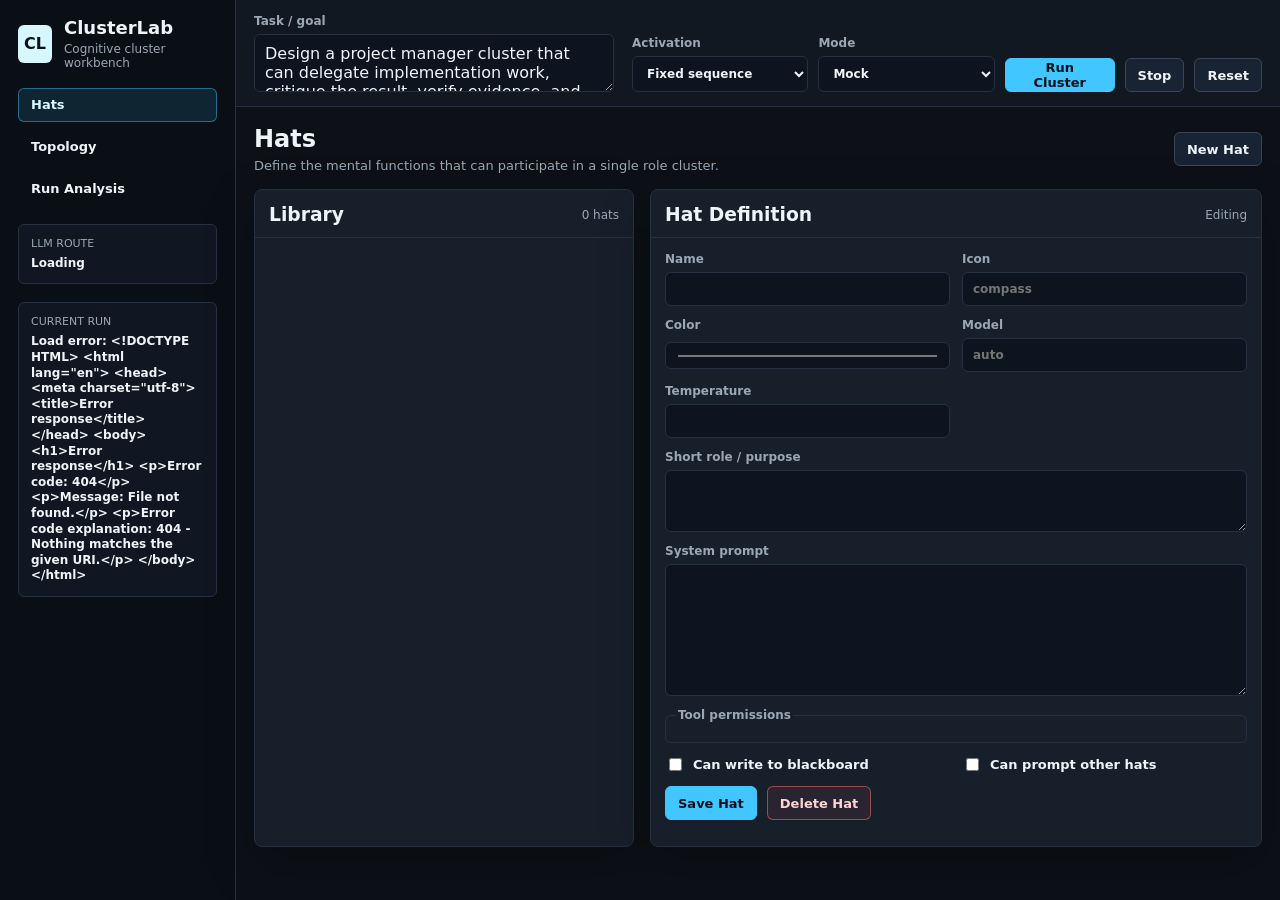
==== static/index.html @ 00225841 "Initial commit" ====
<!doctype html>
<html lang="en">
<head>
  <meta charset="utf-8">
  <meta name="viewport" content="width=device-width, initial-scale=1">
  <title>ClusterLab</title>
  <link rel="stylesheet" href="/static/styles.css">
</head>
<body>
  <div class="shell">
    <aside class="sidebar">
      <div class="brand">
        <div class="brand-mark">CL</div>
        <div>
          <h1>ClusterLab</h1>
          <p>Cognitive cluster workbench</p>
        </div>
      </div>
      <nav class="nav">
        <button class="nav-btn active" data-view="hats">Hats</button>
        <button class="nav-btn" data-view="topology">Topology</button>
        <button class="nav-btn" data-view="analysis">Run Analysis</button>
      </nav>
      <div class="sidebar-status">
        <span>LLM route</span>
        <strong id="llmRoute">Loading</strong>
      </div>
      <div class="sidebar-status">
        <span>Current run</span>
        <strong id="runStatus">No run yet</strong>
      </div>
    </aside>

    <main class="main">
      <header class="topbar">
        <div class="task-field">
          <label for="taskInput">Task / goal</label>
          <textarea id="taskInput" rows="2">Design a project manager cluster that can delegate implementation work, critique the result, verify evidence, and save memory candidates.</textarea>
        </div>
        <div class="run-controls">
          <label>
            Activation
            <select id="policySelect">
              <option value="fixed_sequence">Fixed sequence</option>
              <option value="supervisor_chooses">Supervisor chooses next speaker</option>
              <option value="critic_verifier_gate">Critic/verifier gate before final answer</option>
            </select>
          </label>
          <label>
            Mode
            <select id="modeSelect">
              <option value="mock">Mock</option>
              <option value="live">Live FreeRouter</option>
            </select>
          </label>
          <button id="runBtn" class="primary">Run Cluster</button>
          <button id="stopBtn">Stop</button>
          <button id="resetRunBtn">Reset</button>
        </div>
      </header>

      <section id="view-hats" class="view active">
        <div class="view-head">
          <div>
            <h2>Hats</h2>
            <p>Define the mental functions that can participate in a single role cluster.</p>
          </div>
          <button id="newHatBtn">New Hat</button>
        </div>
        <div class="hats-grid">
          <section class="panel">
            <div class="panel-head">
              <h3>Library</h3>
              <span id="hatCount">0 hats</span>
            </div>
            <div id="hatList" class="hat-list"></div>
          </section>
          <section class="panel inspector-panel">
            <div class="panel-head">
              <h3>Hat Definition</h3>
              <span id="hatFormMode">Editing</span>
            </div>
            <form id="hatForm" class="form-grid">
              <input type="hidden" id="hatId">
              <label>Name <input id="hatName" required></label>
              <label>Icon <input id="hatIcon" placeholder="compass"></label>
              <label>Color <input id="hatColor" type="color"></label>
              <label>Model <input id="hatModel" placeholder="auto"></label>
              <label>Temperature <input id="hatTemp" type="number" min="0" max="2" step="0.05"></label>
              <label class="wide">Short role / purpose <textarea id="hatRole" rows="3"></textarea></label>
              <label class="wide">System prompt <textarea id="hatSystem" rows="8"></textarea></label>
              <fieldset class="wide">
                <legend>Tool permissions</legend>
                <div id="toolChecks" class="checks"></div>
              </fieldset>
              <label class="toggle"><input id="hatCanWrite" type="checkbox"> Can write to blackboard</label>
              <label class="toggle"><input id="hatCanPrompt" type="checkbox"> Can prompt other hats</label>
              <div class="form-actions wide">
                <button type="submit" class="primary">Save Hat</button>
                <button type="button" id="deleteHatBtn" class="danger">Delete Hat</button>
              </div>
            </form>
          </section>
        </div>
      </section>

      <section id="view-topology" class="view">
        <div class="topology-layout">
          <section class="panel topology-controls">
            <div class="panel-head">
              <h3>Topology Preset</h3>
              <span id="topologySavedState">Loaded</span>
            </div>
            <label>Load preset <select id="topologySelect"></select></label>
            <label>Name <input id="topologyName"></label>
            <label>Activation policy <select id="topologyPolicy">
              <option value="fixed_sequence">Fixed sequence</option>
              <option value="supervisor_chooses">Supervisor chooses next speaker</option>
              <option value="critic_verifier_gate">Critic/verifier gate before final answer</option>
            </select></label>
            <div class="button-row">
              <button id="saveTopologyBtn" class="primary">Save</button>
              <button id="newTopologyBtn">New Preset</button>
            </div>
            <div class="divider"></div>
            <label>Add hat <select id="addHatSelect"></select></label>
            <button id="addNodeBtn">Add To Canvas</button>
            <button id="removeNodeBtn" class="danger">Remove Selected</button>
            <div class="divider"></div>
            <label>From <select id="edgeSource"></select></label>
            <label>To <select id="edgeTarget"></select></label>
            <button id="addEdgeBtn">Connect</button>
            <div id="edgeList" class="edge-list"></div>
          </section>

          <section class="panel canvas-panel">
            <div class="canvas-head">
              <div>
                <h3>Cluster Canvas</h3>
                <p>Drag hats to change layout. Directed edges define allowed influence or prompt paths.</p>
              </div>
              <span id="selectedNodeLabel">No node selected</span>
            </div>
            <svg id="graphSvg" viewBox="0 0 900 650" role="img" aria-label="Cluster topology graph">
              <defs>
                <marker id="arrow" viewBox="0 0 10 10" refX="8" refY="5" markerWidth="6" markerHeight="6" orient="auto-start-reverse">
                  <path d="M 0 0 L 10 5 L 0 10 z"></path>
                </marker>
              </defs>
            </svg>
          </section>
        </div>
      </section>

      <section id="view-analysis" class="view">
        <div class="analysis-layout">
          <section class="panel trace-panel">
            <div class="panel-head">
              <h3>Chronological Turn Trace</h3>
              <span id="eventCount">0 events</span>
            </div>
            <div id="traceList" class="trace-list"></div>
          </section>
          <section class="panel detail-panel">
            <div class="panel-head">
              <h3>Run Detail</h3>
              <span id="detailStatus">Idle</span>
            </div>
            <div id="runSummary" class="run-summary"></div>
            <div class="detail-section">
              <h4>Selected Event</h4>
              <pre id="eventDetail">Run the cluster to inspect prompts, outputs, blackboard changes, decisions, objections, and checks.</pre>
            </div>
            <div class="detail-section">
              <h4>Final Result</h4>
              <pre id="finalResult">No result yet.</pre>
            </div>
          </section>
        </div>
      </section>
    </main>
  </div>
  <script src="/static/app.js"></script>
</body>
</html>
---- static/styles.css ----
:root {
  --bg: #0d1117;
  --bg-soft: #121822;
  --panel: #171f2b;
  --panel-2: #111722;
  --line: #273142;
  --line-strong: #3a4658;
  --text: #eef4f8;
  --muted: #9aa8b5;
  --faint: #6f7b88;
  --accent: #42c6ff;
  --green: #2bd9a3;
  --amber: #ffd166;
  --red: #ff6b6b;
  --shadow: 0 18px 50px rgba(0, 0, 0, 0.28);
  font-family: Inter, ui-sans-serif, system-ui, -apple-system, BlinkMacSystemFont, "Segoe UI", sans-serif;
}

* {
  box-sizing: border-box;
}

html,
body {
  height: 100%;
}

body {
  margin: 0;
  background: var(--bg);
  color: var(--text);
}

button,
input,
select,
textarea {
  font: inherit;
}

button {
  border: 1px solid var(--line-strong);
  background: #182333;
  color: var(--text);
  min-height: 34px;
  border-radius: 6px;
  padding: 0 12px;
  cursor: pointer;
  font-size: 13px;
  font-weight: 650;
}

button:hover {
  border-color: #5b6a7f;
  background: #1d2a3c;
}

button.primary {
  background: var(--accent);
  border-color: var(--accent);
  color: #06111a;
}

button.danger {
  border-color: rgba(255, 107, 107, 0.55);
  color: #ffd4d4;
  background: rgba(255, 107, 107, 0.08);
}

input,
select,
textarea {
  width: 100%;
  color: var(--text);
  background: #0d141f;
  border: 1px solid var(--line);
  border-radius: 6px;
  padding: 9px 10px;
  outline: none;
}

textarea {
  resize: vertical;
}

label {
  display: grid;
  gap: 6px;
  color: var(--muted);
  font-size: 12px;
  font-weight: 700;
}

pre {
  white-space: pre-wrap;
  word-break: break-word;
  margin: 0;
}

.shell {
  min-height: 100vh;
  display: grid;
  grid-template-columns: 236px minmax(0, 1fr);
}

.sidebar {
  border-right: 1px solid var(--line);
  background: #0a0f16;
  padding: 18px;
  display: flex;
  flex-direction: column;
  gap: 18px;
}

.brand {
  display: flex;
  align-items: center;
  gap: 12px;
}

.brand-mark {
  width: 38px;
  height: 38px;
  display: grid;
  place-items: center;
  border-radius: 6px;
  background: #d7f7ff;
  color: #06111a;
  font-weight: 900;
  letter-spacing: 0;
}

.brand h1 {
  margin: 0;
  font-size: 18px;
  line-height: 1.1;
}

.brand p {
  margin: 4px 0 0;
  color: var(--muted);
  font-size: 12px;
}

.nav {
  display: grid;
  gap: 8px;
}

.nav-btn {
  text-align: left;
  background: transparent;
  border-color: transparent;
}

.nav-btn.active {
  border-color: rgba(66, 198, 255, 0.45);
  background: rgba(66, 198, 255, 0.12);
  color: #d9f7ff;
}

.sidebar-status {
  display: grid;
  gap: 6px;
  border: 1px solid var(--line);
  border-radius: 6px;
  padding: 12px;
  background: #101722;
}

.sidebar-status span {
  color: var(--muted);
  font-size: 11px;
  text-transform: uppercase;
}

.sidebar-status strong {
  color: var(--text);
  font-size: 12px;
  line-height: 1.3;
}

.main {
  min-width: 0;
  display: grid;
  grid-template-rows: auto minmax(0, 1fr);
}

.topbar {
  border-bottom: 1px solid var(--line);
  background: rgba(18, 24, 34, 0.96);
  display: grid;
  grid-template-columns: minmax(360px, 1fr) auto;
  gap: 18px;
  padding: 14px 18px;
}

.task-field {
  display: grid;
  gap: 6px;
}

.task-field label {
  color: var(--muted);
}

.task-field textarea {
  min-height: 54px;
}

.run-controls {
  display: flex;
  align-items: end;
  gap: 10px;
}

.run-controls label {
  width: 180px;
}

.view {
  display: none;
  min-height: 0;
  padding: 18px;
}

.view.active {
  display: block;
}

.view-head,
.panel-head,
.canvas-head {
  display: flex;
  align-items: center;
  justify-content: space-between;
  gap: 12px;
}

.view-head {
  margin-bottom: 16px;
}

.view-head h2,
.panel h3 {
  margin: 0;
}

.view-head p,
.canvas-head p {
  margin: 5px 0 0;
  color: var(--muted);
  font-size: 13px;
}

.panel {
  background: var(--panel);
  border: 1px solid var(--line);
  border-radius: 8px;
  box-shadow: var(--shadow);
  min-width: 0;
}

.panel-head {
  padding: 14px 14px 12px;
  border-bottom: 1px solid var(--line);
}

.panel-head span,
.canvas-head span {
  color: var(--muted);
  font-size: 12px;
}

.hats-grid {
  display: grid;
  grid-template-columns: 380px minmax(0, 1fr);
  gap: 16px;
}

.hat-list {
  display: grid;
  gap: 8px;
  padding: 12px;
  max-height: calc(100vh - 220px);
  overflow: auto;
}

.hat-row {
  display: grid;
  grid-template-columns: 10px minmax(0, 1fr);
  gap: 10px;
  align-items: stretch;
  border: 1px solid var(--line);
  background: var(--panel-2);
  border-radius: 6px;
  padding: 0;
  overflow: hidden;
  cursor: pointer;
}

.hat-row.active {
  border-color: rgba(66, 198, 255, 0.7);
}

.hat-strip {
  background: var(--accent);
}

.hat-row-body {
  padding: 10px 10px 10px 0;
}

.hat-row strong {
  display: block;
  font-size: 14px;
}

.hat-row p {
  margin: 5px 0 0;
  color: var(--muted);
  font-size: 12px;
  line-height: 1.35;
}

.inspector-panel {
  padding-bottom: 12px;
}

.form-grid {
  padding: 14px;
  display: grid;
  grid-template-columns: repeat(2, minmax(0, 1fr));
  gap: 12px;
}

.form-grid .wide {
  grid-column: 1 / -1;
}

.form-actions {
  display: flex;
  gap: 10px;
}

fieldset {
  border: 1px solid var(--line);
  border-radius: 6px;
  margin: 0;
  padding: 10px;
}

legend {
  color: var(--muted);
  font-size: 12px;
  font-weight: 800;
}

.checks {
  display: grid;
  grid-template-columns: repeat(auto-fit, minmax(160px, 1fr));
  gap: 8px;
}

.checks label,
.toggle {
  display: flex;
  align-items: center;
  gap: 8px;
  color: var(--text);
  font-size: 13px;
}

.checks input,
.toggle input {
  width: auto;
}

.topology-layout {
  display: grid;
  grid-template-columns: 300px minmax(0, 1fr);
  gap: 16px;
  min-height: calc(100vh - 126px);
}

.topology-controls {
  padding: 0 14px 14px;
  display: grid;
  align-content: start;
  gap: 12px;
}

.topology-controls .panel-head {
  margin: 0 -14px;
}

.button-row {
  display: grid;
  grid-template-columns: 1fr 1fr;
  gap: 8px;
}

.divider {
  height: 1px;
  background: var(--line);
  margin: 4px 0;
}

.edge-list {
  display: grid;
  gap: 6px;
  max-height: 170px;
  overflow: auto;
}

.edge-item {
  display: grid;
  grid-template-columns: minmax(0, 1fr) auto;
  align-items: center;
  gap: 8px;
  border: 1px solid var(--line);
  border-radius: 6px;
  padding: 7px;
  color: var(--muted);
  font-size: 12px;
}

.edge-item button {
  min-height: 26px;
  padding: 0 8px;
}

.canvas-panel {
  overflow: hidden;
  display: grid;
  grid-template-rows: auto minmax(0, 1fr);
}

.canvas-head {
  padding: 14px;
  border-bottom: 1px solid var(--line);
}

#graphSvg {
  width: 100%;
  height: 100%;
  min-height: 620px;
  background:
    linear-gradient(#18202d 1px, transparent 1px),
    linear-gradient(90deg, #18202d 1px, transparent 1px),
    #0f151e;
  background-size: 28px 28px;
}

#arrow path {
  fill: #6f7b88;
}

.graph-edge {
  stroke: #6f7b88;
  stroke-width: 1.5;
  marker-end: url(#arrow);
}

.graph-node {
  cursor: grab;
}

.graph-node.selected rect {
  stroke: var(--accent);
  stroke-width: 2;
}

.graph-node rect {
  fill: #161f2c;
  stroke: #314052;
  rx: 7;
}

.graph-node text {
  fill: var(--text);
  font-size: 13px;
  font-weight: 760;
  pointer-events: none;
}

.graph-node .role {
  fill: var(--muted);
  font-size: 10px;
  font-weight: 600;
}

.analysis-layout {
  display: grid;
  grid-template-columns: minmax(420px, 0.95fr) minmax(420px, 1.05fr);
  gap: 16px;
  min-height: calc(100vh - 126px);
}

.trace-panel,
.detail-panel {
  min-height: 0;
  display: grid;
  grid-template-rows: auto minmax(0, 1fr);
}

.trace-list {
  overflow: auto;
  padding: 12px;
  display: grid;
  gap: 10px;
}

.trace-event {
  border: 1px solid var(--line);
  background: var(--panel-2);
  border-radius: 6px;
  padding: 10px;
  cursor: pointer;
}

.trace-event.active {
  border-color: rgba(66, 198, 255, 0.7);
}

.trace-event-head {
  display: flex;
  justify-content: space-between;
  gap: 10px;
}

.trace-event strong {
  font-size: 13px;
}

.trace-event span {
  color: var(--muted);
  font-size: 12px;
}

.trace-event p {
  margin: 8px 0 0;
  color: var(--muted);
  font-size: 12px;
  line-height: 1.45;
}

.detail-panel {
  overflow: auto;
}

.run-summary,
.detail-section {
  padding: 14px;
  border-bottom: 1px solid var(--line);
}

.run-summary {
  display: grid;
  grid-template-columns: repeat(3, 1fr);
  gap: 10px;
}

.metric {
  border: 1px solid var(--line);
  border-radius: 6px;
  padding: 10px;
  background: var(--panel-2);
}

.metric span {
  display: block;
  color: var(--muted);
  font-size: 11px;
  text-transform: uppercase;
}

.metric strong {
  display: block;
  margin-top: 6px;
  font-size: 14px;
}

.detail-section h4 {
  margin: 0 0 10px;
}

.detail-section pre {
  background: #0b111a;
  border: 1px solid var(--line);
  border-radius: 6px;
  padding: 12px;
  color: #d9e7ef;
  font-size: 12px;
  line-height: 1.55;
  max-height: 420px;
  overflow: auto;
}

@media (max-width: 980px) {
  .shell {
    grid-template-columns: 1fr;
  }

  .sidebar {
    position: sticky;
    top: 0;
    z-index: 5;
    flex-direction: row;
    align-items: center;
    overflow-x: auto;
  }

  .nav {
    display: flex;
  }

  .topbar,
  .hats-grid,
  .topology-layout,
  .analysis-layout {
    grid-template-columns: 1fr;
  }

  .run-controls {
    flex-wrap: wrap;
  }
}
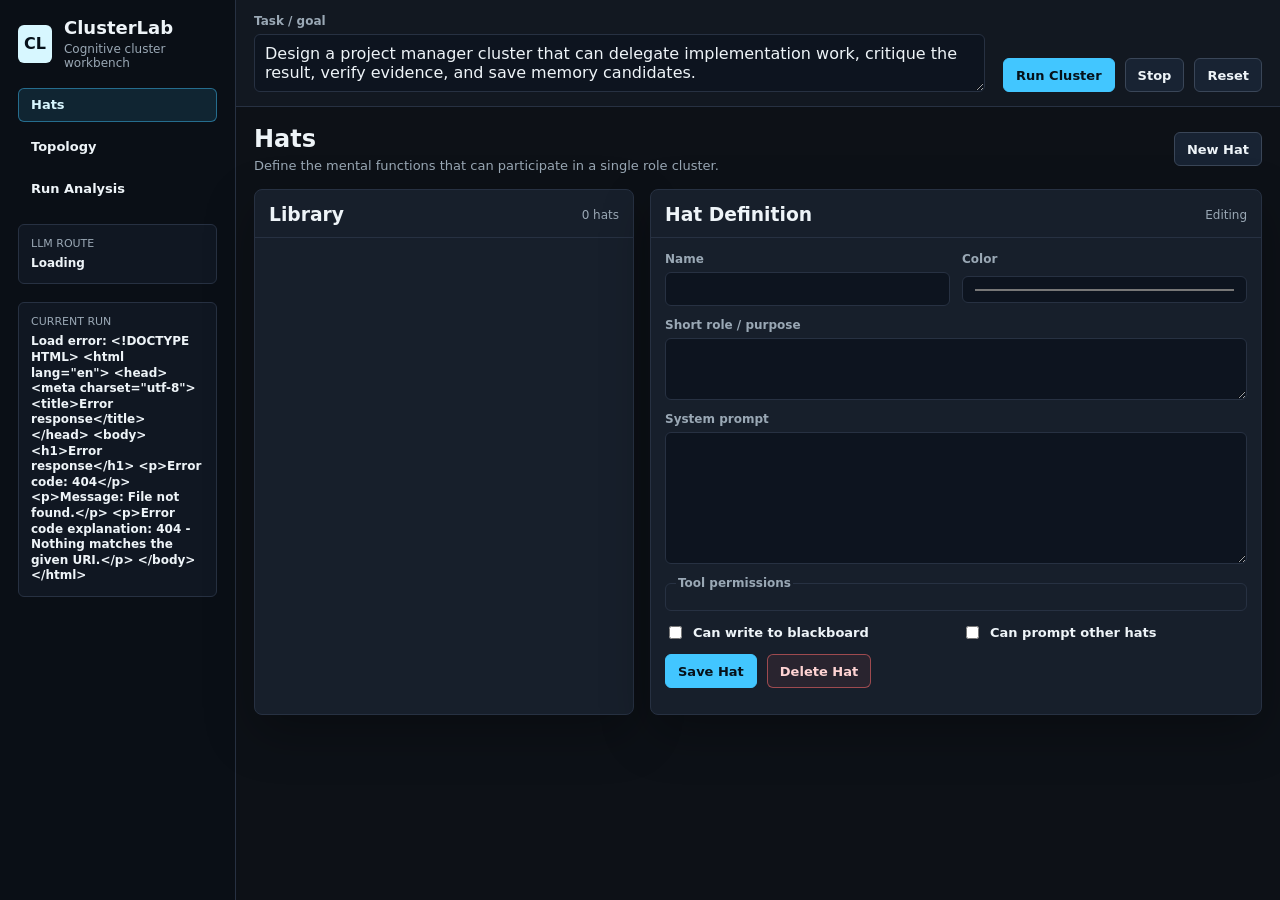
==== commit d610e0ec: "Simplify live cluster workflow" ====
--- a/static/index.html
+++ b/static/index.html
@@ -4,7 +4,7 @@
   <meta charset="utf-8">
   <meta name="viewport" content="width=device-width, initial-scale=1">
   <title>ClusterLab</title>
-  <link rel="stylesheet" href="/static/styles.css">
+  <link rel="stylesheet" href="/static/styles.css?v=20260602-node-dialog-style">
 </head>
 <body>
   <div class="shell">
@@ -38,21 +38,6 @@
           <textarea id="taskInput" rows="2">Design a project manager cluster that can delegate implementation work, critique the result, verify evidence, and save memory candidates.</textarea>
         </div>
         <div class="run-controls">
-          <label>
-            Activation
-            <select id="policySelect">
-              <option value="fixed_sequence">Fixed sequence</option>
-              <option value="supervisor_chooses">Supervisor chooses next speaker</option>
-              <option value="critic_verifier_gate">Critic/verifier gate before final answer</option>
-            </select>
-          </label>
-          <label>
-            Mode
-            <select id="modeSelect">
-              <option value="mock">Mock</option>
-              <option value="live">Live FreeRouter</option>
-            </select>
-          </label>
           <button id="runBtn" class="primary">Run Cluster</button>
           <button id="stopBtn">Stop</button>
           <button id="resetRunBtn">Reset</button>
@@ -80,13 +65,10 @@
               <h3>Hat Definition</h3>
               <span id="hatFormMode">Editing</span>
             </div>
-            <form id="hatForm" class="form-grid">
-              <input type="hidden" id="hatId">
+              <form id="hatForm" class="form-grid">
+                <input type="hidden" id="hatId">
               <label>Name <input id="hatName" required></label>
-              <label>Icon <input id="hatIcon" placeholder="compass"></label>
               <label>Color <input id="hatColor" type="color"></label>
-              <label>Model <input id="hatModel" placeholder="auto"></label>
-              <label>Temperature <input id="hatTemp" type="number" min="0" max="2" step="0.05"></label>
               <label class="wide">Short role / purpose <textarea id="hatRole" rows="3"></textarea></label>
               <label class="wide">System prompt <textarea id="hatSystem" rows="8"></textarea></label>
               <fieldset class="wide">
@@ -113,11 +95,6 @@
             </div>
             <label>Load preset <select id="topologySelect"></select></label>
             <label>Name <input id="topologyName"></label>
-            <label>Activation policy <select id="topologyPolicy">
-              <option value="fixed_sequence">Fixed sequence</option>
-              <option value="supervisor_chooses">Supervisor chooses next speaker</option>
-              <option value="critic_verifier_gate">Critic/verifier gate before final answer</option>
-            </select></label>
             <div class="button-row">
               <button id="saveTopologyBtn" class="primary">Save</button>
               <button id="newTopologyBtn">New Preset</button>
@@ -139,7 +116,10 @@
                 <h3>Cluster Canvas</h3>
                 <p>Drag hats to change layout. Directed edges define allowed influence or prompt paths.</p>
               </div>
-              <span id="selectedNodeLabel">No node selected</span>
+              <div class="selected-node-actions">
+                <span id="selectedNodeLabel">No node selected</span>
+                <button id="openNodeDetailBtn" type="button" disabled>Open Details</button>
+              </div>
             </div>
             <svg id="graphSvg" viewBox="0 0 900 650" role="img" aria-label="Cluster topology graph">
               <defs>
@@ -180,6 +160,34 @@
       </section>
     </main>
   </div>
-  <script src="/static/app.js"></script>
+  <dialog id="nodeDetailDialog" class="node-dialog" aria-labelledby="nodeDetailTitle">
+    <div class="modal-head">
+      <div>
+        <h3 id="nodeDetailTitle">Node Detail</h3>
+        <p id="nodeDetailMeta">No node selected</p>
+      </div>
+      <button id="closeNodeDetailBtn" type="button">Close</button>
+    </div>
+    <form id="nodeDetailForm" class="form-grid">
+      <input type="hidden" id="nodeDetailHatId">
+      <label>Name <input id="nodeDetailName" required></label>
+      <label>Color <input id="nodeDetailColor" type="color"></label>
+      <label>X <input id="nodeDetailX" type="number" min="20" max="760" step="1"></label>
+      <label>Y <input id="nodeDetailY" type="number" min="20" max="580" step="1"></label>
+      <label class="wide">Short role / purpose <textarea id="nodeDetailRole" rows="3"></textarea></label>
+      <label class="wide">System prompt <textarea id="nodeDetailSystem" rows="8"></textarea></label>
+      <fieldset class="wide">
+        <legend>Tool permissions</legend>
+        <div id="nodeDetailTools" class="checks"></div>
+      </fieldset>
+      <label class="toggle"><input id="nodeDetailCanWrite" type="checkbox"> Can write to blackboard</label>
+      <label class="toggle"><input id="nodeDetailCanPrompt" type="checkbox"> Can prompt other hats</label>
+      <div class="form-actions wide">
+        <button type="submit" class="primary">Save Details</button>
+        <button type="button" id="cancelNodeDetailBtn">Cancel</button>
+      </div>
+    </form>
+  </dialog>
+  <script src="/static/app.js?v=20260602-node-dialog"></script>
 </body>
 </html>
--- a/static/styles.css
+++ b/static/styles.css
@@ -441,6 +441,21 @@
   border-bottom: 1px solid var(--line);
 }
 
+.selected-node-actions {
+  display: flex;
+  align-items: center;
+  gap: 10px;
+}
+
+.selected-node-actions button {
+  min-height: 30px;
+}
+
+button:disabled {
+  cursor: not-allowed;
+  opacity: 0.48;
+}
+
 #graphSvg {
   width: 100%;
   height: 100%;
@@ -597,6 +612,85 @@
   overflow: auto;
 }
 
+.node-dialog {
+  width: min(860px, calc(100vw - 48px));
+  max-height: calc(100vh - 48px);
+  overflow: auto;
+  padding: 0;
+  color: #eef4f8;
+  color-scheme: dark;
+  background: #121a26;
+  border: 1px solid #3a4658;
+  border-radius: 8px;
+  box-shadow: 0 28px 90px rgba(0, 0, 0, 0.58);
+}
+
+.node-dialog::backdrop {
+  background: rgba(4, 8, 13, 0.78);
+}
+
+.modal-head {
+  display: flex;
+  align-items: center;
+  justify-content: space-between;
+  gap: 12px;
+  padding: 16px;
+  border-bottom: 1px solid #273142;
+  background: #0e1520;
+}
+
+.modal-head h3 {
+  margin: 0;
+  font-size: 18px;
+  color: #eef4f8;
+}
+
+.modal-head p {
+  margin: 5px 0 0;
+  color: #9aa8b5;
+  font-size: 12px;
+}
+
+.node-dialog .form-grid {
+  background: #121a26;
+  padding: 16px;
+}
+
+.node-dialog label,
+.node-dialog legend {
+  color: #aebbc8;
+}
+
+.node-dialog input,
+.node-dialog textarea,
+.node-dialog select {
+  color: #eef4f8;
+  background: #0a111a;
+  border-color: #334154;
+}
+
+.node-dialog input:focus,
+.node-dialog textarea:focus,
+.node-dialog select:focus {
+  border-color: #42c6ff;
+  box-shadow: 0 0 0 3px rgba(66, 198, 255, 0.12);
+}
+
+.node-dialog fieldset {
+  background: #0f1722;
+  border-color: #334154;
+}
+
+.node-dialog .checks label,
+.node-dialog .toggle {
+  color: #eef4f8;
+}
+
+.node-dialog .form-actions {
+  border-top: 1px solid #273142;
+  padding-top: 14px;
+}
+
 @media (max-width: 980px) {
   .shell {
     grid-template-columns: 1fr;
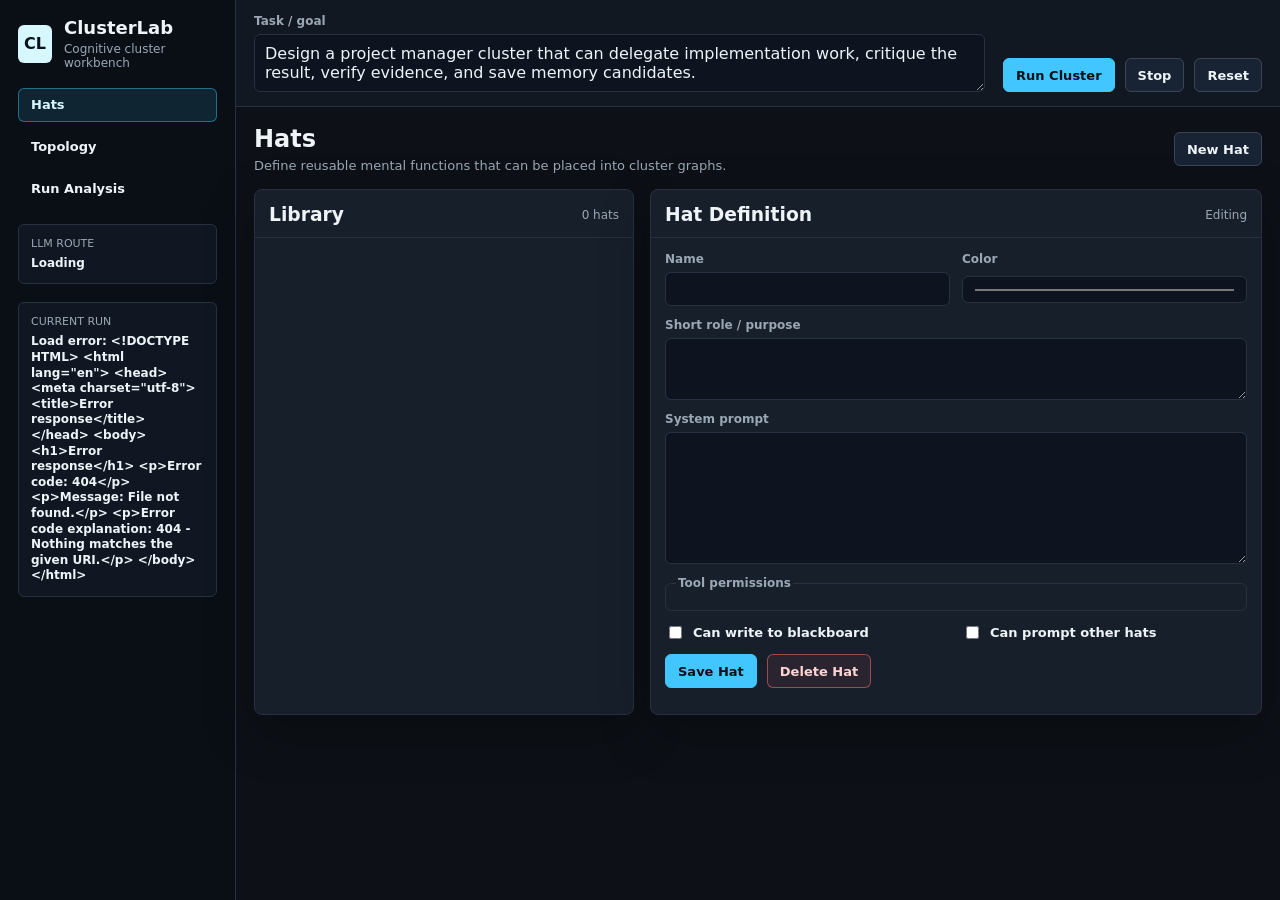
==== commit 4fb02725: "Implement typed cognitive cluster graph" ====
--- a/static/index.html
+++ b/static/index.html
@@ -4,7 +4,7 @@
   <meta charset="utf-8">
   <meta name="viewport" content="width=device-width, initial-scale=1">
   <title>ClusterLab</title>
-  <link rel="stylesheet" href="/static/styles.css?v=20260602-node-dialog-style">
+  <link rel="stylesheet" href="/static/styles.css?v=20260602-typed-graph">
 </head>
 <body>
   <div class="shell">
@@ -48,7 +48,7 @@
         <div class="view-head">
           <div>
             <h2>Hats</h2>
-            <p>Define the mental functions that can participate in a single role cluster.</p>
+            <p>Define reusable mental functions that can be placed into cluster graphs.</p>
           </div>
           <button id="newHatBtn">New Hat</button>
         </div>
@@ -65,8 +65,8 @@
               <h3>Hat Definition</h3>
               <span id="hatFormMode">Editing</span>
             </div>
-              <form id="hatForm" class="form-grid">
-                <input type="hidden" id="hatId">
+            <form id="hatForm" class="form-grid">
+              <input type="hidden" id="hatId">
               <label>Name <input id="hatName" required></label>
               <label>Color <input id="hatColor" type="color"></label>
               <label class="wide">Short role / purpose <textarea id="hatRole" rows="3"></textarea></label>
@@ -100,21 +100,30 @@
               <button id="newTopologyBtn">New Preset</button>
             </div>
             <div class="divider"></div>
-            <label>Add hat <select id="addHatSelect"></select></label>
-            <button id="addNodeBtn">Add To Canvas</button>
+            <label>New edge type <select id="newEdgeType"></select></label>
+            <div class="divider"></div>
+            <div class="palette-section">
+              <h4>Node Palette</h4>
+              <div id="nodePalette" class="node-palette"></div>
+            </div>
             <button id="removeNodeBtn" class="danger">Remove Selected</button>
             <div class="divider"></div>
-            <label>From <select id="edgeSource"></select></label>
-            <label>To <select id="edgeTarget"></select></label>
-            <button id="addEdgeBtn">Connect</button>
-            <div id="edgeList" class="edge-list"></div>
+            <div class="selection-section">
+              <h4>Selection</h4>
+              <div id="selectionInspector" class="selection-inspector"></div>
+            </div>
+            <div class="divider"></div>
+            <div class="validation-section">
+              <h4>Validation</h4>
+              <div id="validationList" class="validation-list"></div>
+            </div>
           </section>
 
           <section class="panel canvas-panel">
             <div class="canvas-head">
               <div>
                 <h3>Cluster Canvas</h3>
-                <p>Drag hats to change layout. Directed edges define allowed influence or prompt paths.</p>
+                <p>Drag nodes onto the graph. Typed edges define context, delegation, review, state, escalation, and approval flow.</p>
               </div>
               <div class="selected-node-actions">
                 <span id="selectedNodeLabel">No node selected</span>
@@ -170,12 +179,21 @@
     </div>
     <form id="nodeDetailForm" class="form-grid">
       <input type="hidden" id="nodeDetailHatId">
+      <input type="hidden" id="nodeDetailNodeId">
       <label>Name <input id="nodeDetailName" required></label>
+      <label>Type <select id="nodeDetailType"></select></label>
       <label>Color <input id="nodeDetailColor" type="color"></label>
       <label>X <input id="nodeDetailX" type="number" min="20" max="760" step="1"></label>
       <label>Y <input id="nodeDetailY" type="number" min="20" max="580" step="1"></label>
       <label class="wide">Short role / purpose <textarea id="nodeDetailRole" rows="3"></textarea></label>
-      <label class="wide">System prompt <textarea id="nodeDetailSystem" rows="8"></textarea></label>
+      <label class="wide">System prompt / node instruction <textarea id="nodeDetailSystem" rows="6"></textarea></label>
+      <label class="wide">Output contract <textarea id="nodeDetailOutputContract" rows="3"></textarea></label>
+      <label>Visibility <select id="nodeDetailVisibility"></select></label>
+      <label>Store key <input id="nodeDetailStoreKey"></label>
+      <fieldset class="wide">
+        <legend>Authority</legend>
+        <div id="nodeDetailAuthority" class="checks"></div>
+      </fieldset>
       <fieldset class="wide">
         <legend>Tool permissions</legend>
         <div id="nodeDetailTools" class="checks"></div>
@@ -188,6 +206,6 @@
       </div>
     </form>
   </dialog>
-  <script src="/static/app.js?v=20260602-node-dialog"></script>
+  <script src="/static/app.js?v=20260602-typed-graph"></script>
 </body>
 </html>
--- a/static/styles.css
+++ b/static/styles.css
@@ -406,28 +406,131 @@
   margin: 4px 0;
 }
 
-.edge-list {
-  display: grid;
-  gap: 6px;
-  max-height: 170px;
+.palette-section {
+  display: grid;
+  gap: 10px;
+}
+
+.palette-section h4 {
+  margin: 0;
+  color: var(--muted);
+  font-size: 12px;
+  text-transform: uppercase;
+}
+
+.node-palette {
+  display: grid;
+  gap: 12px;
+  max-height: 360px;
   overflow: auto;
 }
 
-.edge-item {
-  display: grid;
-  grid-template-columns: minmax(0, 1fr) auto;
+.palette-group {
+  display: grid;
+  gap: 7px;
+}
+
+.palette-group h5 {
+  margin: 0;
+  color: var(--faint);
+  font-size: 11px;
+  text-transform: uppercase;
+}
+
+.palette-node {
+  display: grid;
+  grid-template-columns: auto minmax(0, 1fr);
+  gap: 10px;
   align-items: center;
+  border: 1px solid var(--line);
+  border-radius: 6px;
+  padding: 9px;
+  background: var(--panel-2);
+  cursor: grab;
+}
+
+.palette-node.disabled {
+  cursor: not-allowed;
+  opacity: 0.42;
+}
+
+.palette-node strong {
+  display: block;
+  font-size: 13px;
+}
+
+.palette-node p {
+  margin: 4px 0 0;
+  color: var(--muted);
+  font-size: 11px;
+  line-height: 1.35;
+}
+
+.palette-dot {
+  width: 10px;
+  height: 10px;
+  border-radius: 999px;
+}
+
+.selection-section,
+.validation-section {
+  display: grid;
+  gap: 8px;
+}
+
+.selection-section h4,
+.validation-section h4 {
+  margin: 0;
+  color: var(--muted);
+  font-size: 12px;
+  text-transform: uppercase;
+}
+
+.selection-inspector,
+.validation-list {
+  display: grid;
+  gap: 8px;
+}
+
+.selection-card {
+  display: grid;
   gap: 8px;
   border: 1px solid var(--line);
   border-radius: 6px;
-  padding: 7px;
-  color: var(--muted);
-  font-size: 12px;
-}
-
-.edge-item button {
-  min-height: 26px;
-  padding: 0 8px;
+  padding: 10px;
+  background: var(--panel-2);
+}
+
+.selection-card strong {
+  font-size: 13px;
+}
+
+.selection-card p,
+.muted {
+  margin: 0;
+  color: var(--muted);
+  font-size: 12px;
+  line-height: 1.4;
+}
+
+.validation-item {
+  border: 1px solid rgba(255, 209, 102, 0.35);
+  border-radius: 6px;
+  padding: 8px;
+  color: #ffe6a6;
+  background: rgba(255, 209, 102, 0.08);
+  font-size: 12px;
+  line-height: 1.35;
+}
+
+.validation-ok {
+  border: 1px solid rgba(43, 217, 163, 0.35);
+  border-radius: 6px;
+  padding: 8px;
+  color: #c6ffe9;
+  background: rgba(43, 217, 163, 0.08);
+  font-size: 12px;
+  line-height: 1.35;
 }
 
 .canvas-panel {
@@ -475,21 +578,96 @@
   stroke: #6f7b88;
   stroke-width: 1.5;
   marker-end: url(#arrow);
+  cursor: pointer;
+  fill: none;
+}
+
+.edge-context {
+  stroke: #8fb7ff;
+}
+
+.edge-delegation {
+  stroke: #ffd166;
+}
+
+.edge-review {
+  stroke: #ff6b6b;
+}
+
+.edge-state {
+  stroke: #2bd9a3;
+  stroke-dasharray: 5 4;
+}
+
+.edge-escalation {
+  stroke: #f78c6b;
+  stroke-dasharray: 8 4;
+}
+
+.edge-approval {
+  stroke: #42c6ff;
+}
+
+.graph-edge.blocking {
+  stroke-width: 2.1;
+}
+
+.graph-edge.selected {
+  stroke: var(--accent);
+  stroke-width: 3;
+}
+
+.graph-edge.preview {
+  stroke: var(--accent);
+  stroke-dasharray: 5 5;
+  marker-end: none;
+  pointer-events: none;
+}
+
+.edge-label {
+  fill: #d9e7ef;
+  paint-order: stroke;
+  stroke: #0f151e;
+  stroke-width: 4px;
+  font-size: 10px;
+  font-weight: 750;
+  text-anchor: middle;
+  cursor: pointer;
 }
 
 .graph-node {
   cursor: grab;
 }
 
-.graph-node.selected rect {
+.graph-node.selected .node-shape {
   stroke: var(--accent);
   stroke-width: 2;
 }
 
-.graph-node rect {
+.graph-node .node-shape {
   fill: #161f2c;
   stroke: #314052;
   rx: 7;
+}
+
+.graph-node.node-store .node-shape {
+  fill: #132337;
+  stroke: #466184;
+}
+
+.graph-node.node-gate .node-shape {
+  fill: #2a1720;
+  stroke: #7a4250;
+}
+
+.graph-node.node-tool .node-shape {
+  fill: #2a2515;
+  stroke: #786b38;
+}
+
+.graph-node.node-output .node-shape {
+  fill: #102736;
+  stroke: #3a7890;
 }
 
 .graph-node text {
@@ -503,6 +681,24 @@
   fill: var(--muted);
   font-size: 10px;
   font-weight: 600;
+}
+
+.graph-node .node-kind {
+  fill: var(--faint);
+  font-size: 9px;
+  font-weight: 800;
+  text-transform: uppercase;
+}
+
+.edge-handle {
+  fill: #101722;
+  stroke: var(--accent);
+  stroke-width: 2;
+  cursor: crosshair;
+}
+
+.edge-handle:hover {
+  fill: var(--accent);
 }
 
 .analysis-layout {
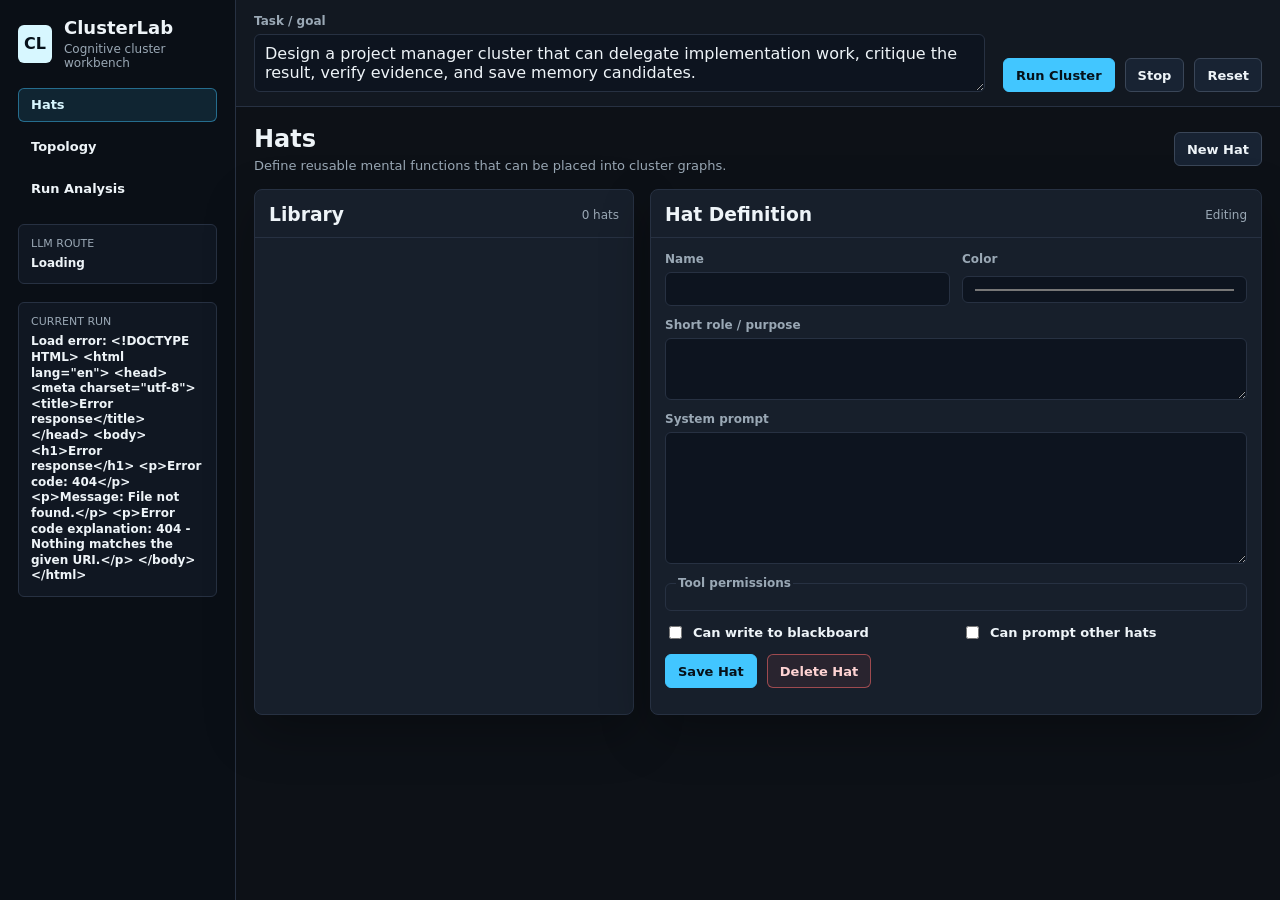
==== commit 8febb1b9: "Separate app structure boundaries - Move FastAPI route handlers and request schemas into clusterlab/" ====
--- a/static/index.html
+++ b/static/index.html
@@ -206,6 +206,6 @@
       </div>
     </form>
   </dialog>
-  <script src="/static/app.js?v=20260602-typed-graph"></script>
+  <script type="module" src="/static/app.js?v=20260603-refactor-modules"></script>
 </body>
 </html>
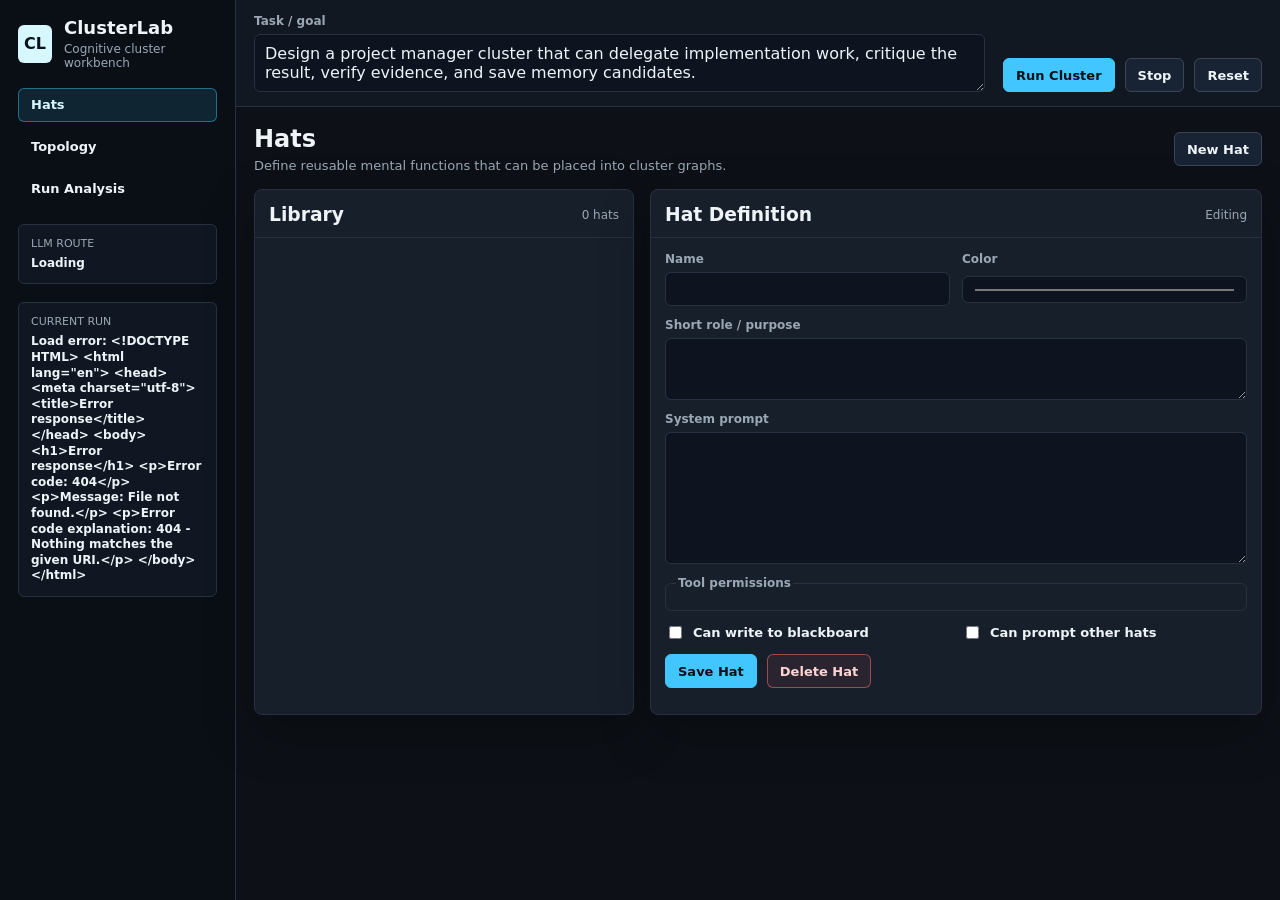
==== commit 57841cad: "Redesign the topology graph with Unity-style editing, pan/zoom, and live run feedback. Extract a ded" ====
--- a/static/index.html
+++ b/static/index.html
@@ -4,7 +4,7 @@
   <meta charset="utf-8">
   <meta name="viewport" content="width=device-width, initial-scale=1">
   <title>ClusterLab</title>
-  <link rel="stylesheet" href="/static/styles.css?v=20260602-typed-graph">
+  <link rel="stylesheet" href="/static/styles.css?v=20260609-full-canvas">
 </head>
 <body>
   <div class="shell">
@@ -123,20 +123,15 @@
             <div class="canvas-head">
               <div>
                 <h3>Cluster Canvas</h3>
-                <p>Drag nodes onto the graph. Typed edges define context, delegation, review, state, escalation, and approval flow.</p>
+                <p>Drag background to pan, scroll to zoom. Connect typed ports. Run the cluster to see live node activity here.</p>
               </div>
               <div class="selected-node-actions">
                 <span id="selectedNodeLabel">No node selected</span>
                 <button id="openNodeDetailBtn" type="button" disabled>Open Details</button>
               </div>
             </div>
-            <svg id="graphSvg" viewBox="0 0 900 650" role="img" aria-label="Cluster topology graph">
-              <defs>
-                <marker id="arrow" viewBox="0 0 10 10" refX="8" refY="5" markerWidth="6" markerHeight="6" orient="auto-start-reverse">
-                  <path d="M 0 0 L 10 5 L 0 10 z"></path>
-                </marker>
-              </defs>
-            </svg>
+            <div id="graphRunStatus" class="graph-run-status" aria-live="polite"></div>
+            <svg id="graphSvg" viewBox="0 0 1200 800" preserveAspectRatio="xMidYMid meet" role="img" aria-label="Cluster topology graph"></svg>
           </section>
         </div>
       </section>
@@ -183,8 +178,8 @@
       <label>Name <input id="nodeDetailName" required></label>
       <label>Type <select id="nodeDetailType"></select></label>
       <label>Color <input id="nodeDetailColor" type="color"></label>
-      <label>X <input id="nodeDetailX" type="number" min="20" max="760" step="1"></label>
-      <label>Y <input id="nodeDetailY" type="number" min="20" max="580" step="1"></label>
+      <label>X <input id="nodeDetailX" type="number" min="0" step="1"></label>
+      <label>Y <input id="nodeDetailY" type="number" min="0" step="1"></label>
       <label class="wide">Short role / purpose <textarea id="nodeDetailRole" rows="3"></textarea></label>
       <label class="wide">System prompt / node instruction <textarea id="nodeDetailSystem" rows="6"></textarea></label>
       <label class="wide">Output contract <textarea id="nodeDetailOutputContract" rows="3"></textarea></label>
@@ -206,6 +201,6 @@
       </div>
     </form>
   </dialog>
-  <script type="module" src="/static/app.js?v=20260603-refactor-modules"></script>
+  <script type="module" src="/static/app.js?v=20260609-large-world"></script>
 </body>
 </html>
--- a/static/styles.css
+++ b/static/styles.css
@@ -536,7 +536,8 @@
 .canvas-panel {
   overflow: hidden;
   display: grid;
-  grid-template-rows: auto minmax(0, 1fr);
+  grid-template-rows: auto auto minmax(0, 1fr);
+  min-height: calc(100vh - 160px);
 }
 
 .canvas-head {
@@ -559,78 +560,112 @@
   opacity: 0.48;
 }
 
+.graph-run-status {
+  display: none;
+  align-items: center;
+  justify-content: space-between;
+  gap: 12px;
+  padding: 8px 14px;
+  border-bottom: 1px solid var(--line);
+  background: rgba(66, 198, 255, 0.06);
+  font-size: 12px;
+}
+
+.graph-run-status.visible {
+  display: flex;
+}
+
+.run-status-text {
+  color: #c8e8f8;
+}
+
+.run-status-link {
+  border: none;
+  background: transparent;
+  color: var(--accent);
+  cursor: pointer;
+  font-size: 12px;
+  padding: 0;
+}
+
 #graphSvg {
+  display: block;
   width: 100%;
   height: 100%;
-  min-height: 620px;
-  background:
-    linear-gradient(#18202d 1px, transparent 1px),
-    linear-gradient(90deg, #18202d 1px, transparent 1px),
-    #0f151e;
-  background-size: 28px 28px;
+  min-height: 0;
+  background: #1e1e1e;
+}
+
+.graph-background,
+#graphPanLayer {
+  fill: #1e1e1e;
+  cursor: grab;
+}
+
+.graph-background.panning,
+#graphPanLayer.panning {
+  cursor: grabbing;
+}
+
+.graph-grid,
+#graphGrid {
+  pointer-events: none;
 }
 
 #arrow path {
-  fill: #6f7b88;
+  fill: #8a8a8a;
 }
 
 .graph-edge {
-  stroke: #6f7b88;
-  stroke-width: 1.5;
+  stroke: #8a8a8a;
+  stroke-width: 2;
   marker-end: url(#arrow);
   cursor: pointer;
   fill: none;
-}
-
-.edge-context {
-  stroke: #8fb7ff;
-}
-
-.edge-delegation {
-  stroke: #ffd166;
-}
-
-.edge-review {
-  stroke: #ff6b6b;
-}
-
-.edge-state {
-  stroke: #2bd9a3;
-  stroke-dasharray: 5 4;
-}
-
-.edge-escalation {
-  stroke: #f78c6b;
-  stroke-dasharray: 8 4;
-}
-
-.edge-approval {
-  stroke: #42c6ff;
-}
+  transition: stroke 0.15s ease;
+}
+
+.graph-edge.edge-context { stroke: #8fb7ff; }
+.graph-edge.edge-delegation { stroke: #ffd166; }
+.graph-edge.edge-review { stroke: #ff6b6b; }
+.graph-edge.edge-state { stroke: #2bd9a3; stroke-dasharray: 6 4; }
+.graph-edge.edge-escalation { stroke: #f78c6b; stroke-dasharray: 8 4; }
+.graph-edge.edge-approval { stroke: #42c6ff; }
 
 .graph-edge.blocking {
-  stroke-width: 2.1;
+  stroke-width: 2.6;
 }
 
 .graph-edge.selected {
-  stroke: var(--accent);
+  stroke: #ffffff;
+  stroke-width: 3.2;
+}
+
+.graph-edge.active {
   stroke-width: 3;
+  stroke-dasharray: 8 6;
+  animation: edge-flow 0.9s linear infinite;
+}
+
+@keyframes edge-flow {
+  to { stroke-dashoffset: -18; }
 }
 
 .graph-edge.preview {
   stroke: var(--accent);
-  stroke-dasharray: 5 5;
+  stroke-dasharray: 6 5;
   marker-end: none;
   pointer-events: none;
+  opacity: 0.9;
 }
 
 .edge-label {
-  fill: #d9e7ef;
+  fill: #e8e8e8;
   paint-order: stroke;
-  stroke: #0f151e;
+  stroke: #1e1e1e;
   stroke-width: 4px;
-  font-size: 10px;
-  font-weight: 750;
+  font-size: 9px;
+  font-weight: 700;
   text-anchor: middle;
   cursor: pointer;
 }
@@ -639,66 +674,93 @@
   cursor: grab;
 }
 
-.graph-node.selected .node-shape {
+.graph-node .node-bg {
+  fill: #2b2b2b;
+  stroke: #3c3c3c;
+  stroke-width: 1;
+}
+
+.graph-node.selected .node-bg {
   stroke: var(--accent);
   stroke-width: 2;
-}
-
-.graph-node .node-shape {
-  fill: #161f2c;
-  stroke: #314052;
-  rx: 7;
-}
-
-.graph-node.node-store .node-shape {
-  fill: #132337;
-  stroke: #466184;
-}
-
-.graph-node.node-gate .node-shape {
-  fill: #2a1720;
-  stroke: #7a4250;
-}
-
-.graph-node.node-tool .node-shape {
-  fill: #2a2515;
-  stroke: #786b38;
-}
-
-.graph-node.node-output .node-shape {
-  fill: #102736;
-  stroke: #3a7890;
-}
-
-.graph-node text {
-  fill: var(--text);
-  font-size: 13px;
-  font-weight: 760;
+  filter: url(#nodeGlow);
+}
+
+.graph-node.executing .node-bg {
+  stroke: #42c6ff;
+  stroke-width: 2.5;
+  animation: node-pulse 1.1s ease-in-out infinite;
+}
+
+.graph-node.completed .node-bg {
+  stroke: #2bd9a3;
+  stroke-width: 1.5;
+}
+
+@keyframes node-pulse {
+  0%, 100% { filter: drop-shadow(0 0 2px rgba(66, 198, 255, 0.4)); }
+  50% { filter: drop-shadow(0 0 10px rgba(66, 198, 255, 0.95)); }
+}
+
+.graph-node .node-header-fade {
+  opacity: 0.35;
+}
+
+.graph-node .node-title {
+  fill: #111;
+  font-size: 12px;
+  font-weight: 800;
   pointer-events: none;
 }
 
-.graph-node .role {
-  fill: var(--muted);
-  font-size: 10px;
-  font-weight: 600;
-}
-
 .graph-node .node-kind {
-  fill: var(--faint);
-  font-size: 9px;
+  fill: rgba(0, 0, 0, 0.55);
+  font-size: 8px;
   font-weight: 800;
   text-transform: uppercase;
-}
-
-.edge-handle {
-  fill: #101722;
-  stroke: var(--accent);
+  pointer-events: none;
+}
+
+.graph-node .node-subtitle {
+  fill: #9a9a9a;
+  font-size: 10px;
+  font-weight: 500;
+  pointer-events: none;
+}
+
+.graph-node .port-dot {
+  fill: #555;
+  stroke: #888;
+  stroke-width: 1.5;
+  cursor: crosshair;
+}
+
+.graph-node .port.connected .port-dot {
   stroke-width: 2;
-  cursor: crosshair;
-}
-
-.edge-handle:hover {
-  fill: var(--accent);
+}
+
+.graph-node .port-in.port-context.connected .port-dot { fill: #8fb7ff; stroke: #8fb7ff; }
+.graph-node .port-out.port-context.connected .port-dot { fill: #8fb7ff; stroke: #8fb7ff; }
+.graph-node .port-in.port-delegation.connected .port-dot { fill: #ffd166; stroke: #ffd166; }
+.graph-node .port-out.port-delegation.connected .port-dot { fill: #ffd166; stroke: #ffd166; }
+.graph-node .port-in.port-review.connected .port-dot { fill: #ff6b6b; stroke: #ff6b6b; }
+.graph-node .port-out.port-review.connected .port-dot { fill: #ff6b6b; stroke: #ff6b6b; }
+.graph-node .port-in.port-state.connected .port-dot { fill: #2bd9a3; stroke: #2bd9a3; }
+.graph-node .port-out.port-state.connected .port-dot { fill: #2bd9a3; stroke: #2bd9a3; }
+.graph-node .port-in.port-escalation.connected .port-dot { fill: #f78c6b; stroke: #f78c6b; }
+.graph-node .port-out.port-escalation.connected .port-dot { fill: #f78c6b; stroke: #f78c6b; }
+.graph-node .port-in.port-approval.connected .port-dot { fill: #42c6ff; stroke: #42c6ff; }
+.graph-node .port-out.port-approval.connected .port-dot { fill: #42c6ff; stroke: #42c6ff; }
+
+.graph-node .port-label {
+  fill: #7a7a7a;
+  font-size: 9px;
+  font-weight: 600;
+  pointer-events: none;
+}
+
+.graph-node .port.connected .port-label {
+  fill: #c8c8c8;
 }
 
 .analysis-layout {
